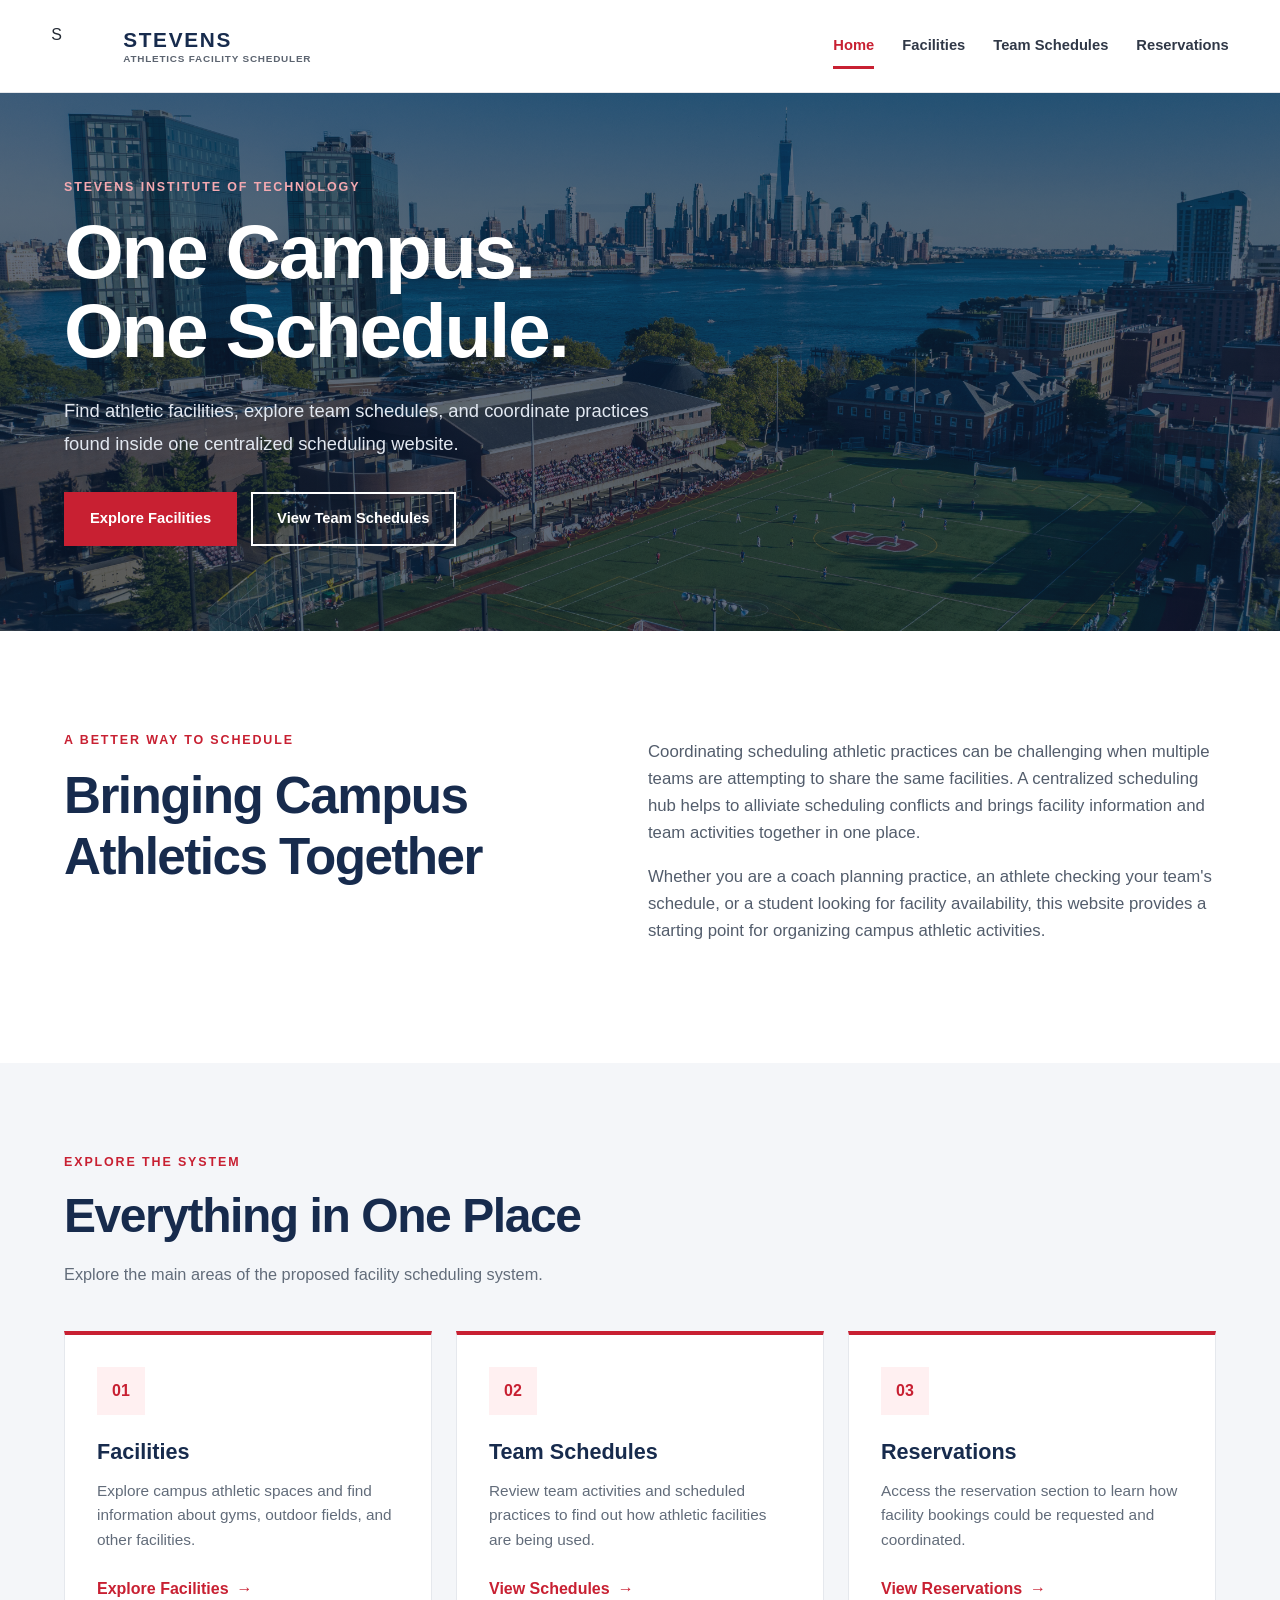
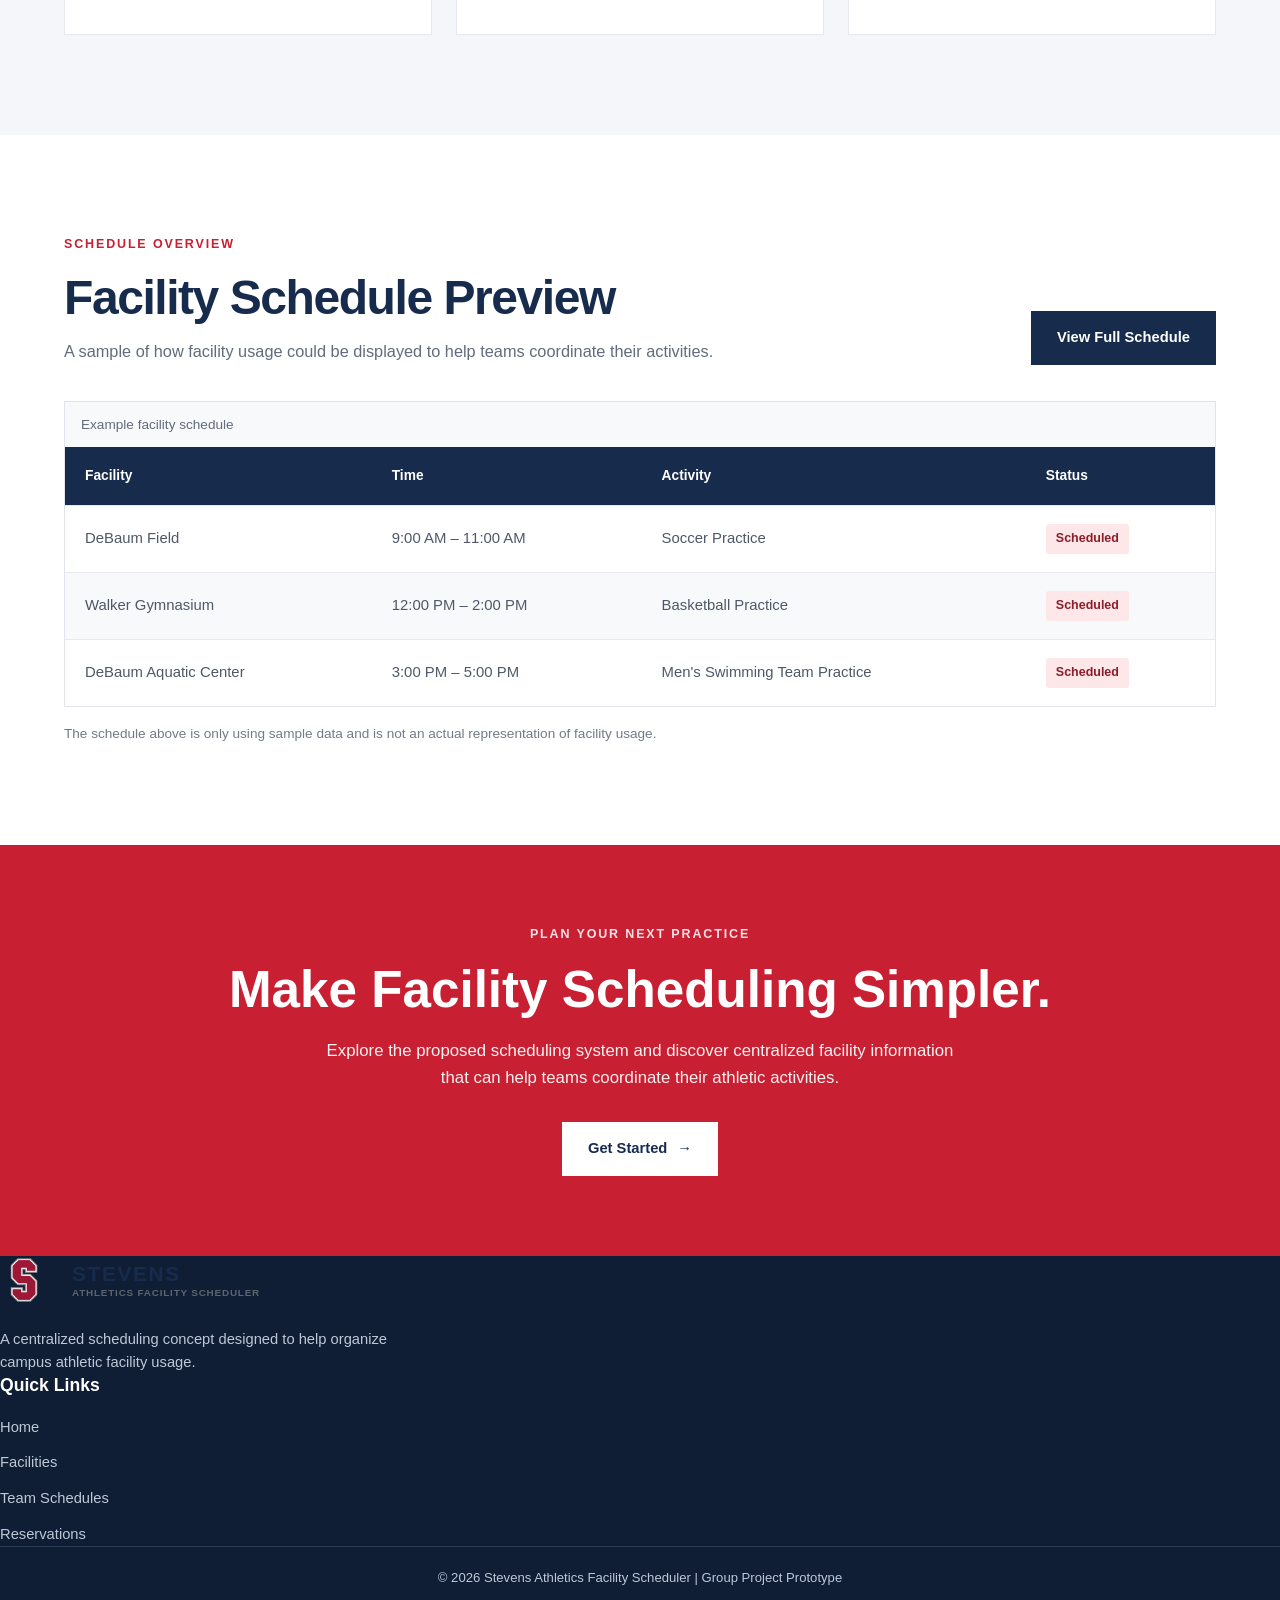
==== index.html @ 537bcee9 "Add files via upload" ====
<!DOCTYPE html>
<html lang="en">
<head>
    <meta charset="UTF-8">
    <meta name="viewport" content="width=device-width, initial-scale=1.0">
    <meta name="description" content="A centralized athletic facility scheduling system for Stevens students, athletes, and coaches.">
    <title>Stevens Athletics | Facility Scheduler</title>
    <link rel="stylesheet" href="style.css">
</head>

<body>

    <a href="#main-content" class="skip-link">Skip to main content</a>

    <!-- Header and Navigation -->
    <header class="site-header">
        <div class="header-container">

            <a href="index.html" class="logo">
                <span class="logo-mark">S</span>
                <span class="logo-text">
                    <strong>STEVENS</strong>
                    <span>ATHLETICS FACILITY SCHEDULER</span>
                </span>
            </a>

            <nav class="main-nav" aria-label="Main navigation">
                <a href="index.html" class="active">Home</a>
                <a href="facilities.html">Facilities</a>
                <a href="team-schedule.html">Team Schedules</a>
                <a href="reservations.html">Reservations</a>
            </nav>

        </div>
    </header>

    <main id="main-content">

        <!-- Hero Section -->
        <section class="hero">
            <div class="hero-content">

                <p class="eyebrow">STEVENS INSTITUTE OF TECHNOLOGY</p>

                <h1>One Campus.<br>One Schedule.</h1>

                <p class="hero-description">
                    Find athletic facilities, explore team schedules, and
                    coordinate practices found inside one centralized scheduling website.
                </p>

                <div class="hero-buttons">
                    <a href="facilities.html" class="button button-primary">
                        Explore Facilities
                    </a>

                    <a href="team-schedule.html" class="button button-outline">
                        View Team Schedules
                    </a>
                </div>

            </div>
        </section>

        <!-- Introduction Section -->
        <section class="intro-section section-container">

            <div class="intro-heading">
                <p class="eyebrow">A BETTER WAY TO SCHEDULE</p>
                <h2>Bringing Campus Athletics Together</h2>
            </div>

            <div class="intro-text">
                <p>
                    Coordinating scheduling athletic practices can be challenging when
                    multiple teams are attempting to share the same facilities. 
                    A centralized scheduling hub helps to alliviate scheduling conflicts and
                    brings facility information and team activities together in one place.
                </p>

                <p>
                    Whether you are a coach planning practice, an athlete
                    checking your team's schedule, or a student looking for
                    facility availability, this website provides a starting
                    point for organizing campus athletic activities.
                </p>
            </div>

        </section>

        <!-- Features Section -->
        <section class="features-section">
            <div class="section-container">

                <div class="section-heading">
                    <p class="eyebrow">EXPLORE THE SYSTEM</p>
                    <h2>Everything in One Place</h2>
                    <p>
                        Explore the main areas of the proposed facility
                        scheduling system.
                    </p>
                </div>

                <div class="feature-grid">

                    <article class="feature-card">
                        <span class="feature-number">01</span>

                        <h3>Facilities</h3>

                        <p>
                            Explore campus athletic spaces and find information
                            about gyms, outdoor fields, and other facilities.
                        </p>

                        <a href="facilities.html" class="text-link">
                            Explore Facilities <span aria-hidden="true">→</span>
                        </a>
                    </article>

                    <article class="feature-card">
                        <span class="feature-number">02</span>

                        <h3>Team Schedules</h3>

                        <p>
                            Review team activities and scheduled practices
                            to find out how athletic facilities are being used.
                        </p>

                        <a href="team-schedule.html" class="text-link">
                            View Schedules <span aria-hidden="true">→</span>
                        </a>
                    </article>

                    <article class="feature-card">
                        <span class="feature-number">03</span>

                        <h3>Reservations</h3>

                        <p>
                            Access the reservation section to learn how facility
                            bookings could be requested and coordinated.
                        </p>

                        <a href="reservations.html" class="text-link">
                            View Reservations <span aria-hidden="true">→</span>
                        </a>
                    </article>

                </div>

            </div>
        </section>

        <!-- Schedule Preview -->
        <section class="schedule-section section-container">

            <div class="schedule-heading">
                <div>
                    <p class="eyebrow">SCHEDULE OVERVIEW</p>
                    <h2>Facility Schedule Preview</h2>
                    <p>
                        A sample of how facility usage could be displayed
                        to help teams coordinate their activities.
                    </p>
                </div>

                <a href="team-schedule.html" class="button button-dark">
                    View Full Schedule
                </a>
            </div>

            <div class="table-wrapper">
                <table>
                    <caption>Example facility schedule</caption>

                    <thead>
                        <tr>
                            <th scope="col">Facility</th>
                            <th scope="col">Time</th>
                            <th scope="col">Activity</th>
                            <th scope="col">Status</th>
                        </tr>
                    </thead>

                    <tbody>
                        <tr>
                            <td>DeBaum Field</td>
                            <td>9:00 AM – 11:00 AM</td>
                            <td>Soccer Practice</td>
                            <td>
                                <span class="status status-booked">Scheduled</span>
                            </td>
                        </tr>

                        <tr>
                            <td>Walker Gymnasium</td>
                            <td>12:00 PM – 2:00 PM</td>
                            <td>Basketball Practice</td>
                            <td>
                                <span class="status status-booked">Scheduled</span>
                            </td>
                        </tr>

                        <tr>
                            <td>DeBaum Aquatic Center</td>
                            <td>3:00 PM – 5:00 PM</td>
                            <td>Men's Swimming Team Practice</td>
                            <td>
                                <span class="status status-booked">Scheduled</span>
                            </td>
                        </tr>
                    </tbody>
                </table>
            </div>

            <p class="schedule-note">
                The schedule above is only using sample data and is not
                an actual representation of facility usage.
            </p>

        </section>

        <!-- Call to Action -->
        <section class="cta-section">
            <div class="cta-content">

                <p class="eyebrow">PLAN YOUR NEXT PRACTICE</p>

                <h2>Make Facility Scheduling Simpler.</h2>

                <p>
                    Explore the proposed scheduling system and discover
                    centralized facility information that can help teams coordinate
                    their athletic activities.
                </p>

                <a href="facilities.html" class="button button-light">
                    Get Started <span aria-hidden="true">→</span>
                </a>

            </div>
        </section>

    </main>

    <!-- Footer -->
    <footer class="site-footer">

        <div class="footer-content">

            <div class="footer-brand">
                <a href="index.html" class="logo">
                    <img
                        class="logo-mark"
                        src="Steven%27s%20S%20Logo.png"
                        alt="Stevens S Logo"
                    >

                    <div class="logo-text">
                        <strong>STEVENS</strong>
                        <span>ATHLETICS FACILITY SCHEDULER</span>
                    </div>
                </a>

                <p>
                    A centralized scheduling concept designed to help organize
                    campus athletic facility usage.
                </p>
            </div>

            <div class="footer-links">
                <h2>Quick Links</h2>
                <a href="index.html">Home</a>
                <a href="facilities.html">Facilities</a>
                <a href="team-schedule.html">Team Schedules</a>
                <a href="reservations.html">Reservations</a>
            </div>

        </div>

        <div class="footer-bottom">
            <p>
                &copy; 2026 Stevens Athletics Facility Scheduler |
                Group Project Prototype
            </p>
        </div>

    </footer>

</body>
</html>
---- style.css ----
* {
    box-sizing: border-box;
}

html {
    scroll-behavior: smooth;
}

body {
    margin: 0;
    font-family: Arial, Helvetica, sans-serif;
    font-size: 16px;
    line-height: 1.6;
    color: #252b35;
    background-color: #ffffff;
}

a {
    color: inherit;
    text-decoration: none;
}

h1,
h2,
h3 {
    margin-top: 0;
    line-height: 1.2;
}

p {
    margin-top: 0;
}

a:focus-visible {
    outline: 3px solid #c82032;
    outline-offset: 4px;
}

.section-container {
    width: min(1180px, 90%);
    margin: 0 auto;
}

.eyebrow {
    margin-bottom: 14px;
    color: #c82032;
    font-size: 0.78rem;
    font-weight: 800;
    letter-spacing: 0.15em;
}

.skip-link {
    position: absolute;
    top: -100px;
    left: 16px;
    z-index: 1000;
    padding: 12px 18px;
    color: #ffffff;
    background-color: #c82032;
}

.skip-link:focus {
    top: 16px;
}


/* =========================
   Header and Navigation
   ========================= */

.site-header {
    position: relative;
    z-index: 10;
    background-color: #ffffff;
    border-bottom: 1px solid #e5e7eb;
}

.header-container {
    width: min(1320px, 92%);
    min-height: 92px;
    margin: 0 auto;
    display: flex;
    align-items: center;
    justify-content: space-between;
    gap: 30px;
}

.logo {
    display: flex;
    align-items: center;
    text-decoration: none;
    gap: 24px;
}

.logo img,
.logo-mark {
    display: block;
    width: 48px;
    height: 48px;
    min-width: 48px;
    object-fit: contain;
    flex-shrink: 0;
}

.logo-text {
    display: flex;
    flex-direction: column;
    line-height: 1.3;
}

.logo-text strong {
    color: #172b4d;
    font-size: 1.3rem;
    letter-spacing: 0.08em;
}

.logo-text span {
    color: #5c6470;
    font-size: 0.62rem;
    font-weight: bold;
    letter-spacing: 0.08em;
}

.main-nav {
    display: flex;
    align-items: center;
    justify-content: flex-end;
    gap: 28px;
}

.main-nav a {
    position: relative;
    padding: 34px 0;
    color: #303847;
    font-size: 0.92rem;
    font-weight: 600;
    transition: color 0.2s ease;
}

.main-nav a:hover,
.main-nav a.active {
    color: #c82032;
}

.main-nav a.active::after {
    position: absolute;
    right: 0;
    bottom: 23px;
    left: 0;
    height: 3px;
    background-color: #c82032;
    content: "";
}


/* 
   =========================
   Hero Section
   ========================= */

.hero {
    position: relative;
    min-height: 520px;
    overflow: hidden;
    display: flex;
    align-items: center;
    color: #ffffff;
    background-image:
        linear-gradient(
            rgba(12, 29, 55, 0.65),
            rgba(12, 29, 55, 0.65)
        ),
        url("stevens%20atheletics%20field.jpg");

    background-size: cover;
    background-position: center;
    background-repeat: no-repeat;
}

.hero-content {
    position: relative;
    z-index: 2;
    width: min(1180px, 90%);
    margin: 0 auto;
    padding: 85px 0;
}

.hero .eyebrow {
    color: #f4a9b1;
}

.hero h1 {
    max-width: 750px;
    margin-bottom: 24px;
    font-size: clamp(3rem, 6vw, 5.5rem);
    font-weight: 800;
    line-height: 1.03;
    letter-spacing: -0.03em;
}

.hero-description {
    max-width: 620px;
    margin-bottom: 32px;
    color: #e1e7f0;
    font-size: 1.15rem;
    line-height: 1.8;
}

.hero-buttons {
    display: flex;
    flex-wrap: wrap;
    gap: 14px;
}


/* =========================
   Buttons
   ========================= */

.button {
    display: inline-flex;
    min-height: 48px;
    align-items: center;
    justify-content: center;
    gap: 10px;
    padding: 13px 24px;
    border: 2px solid transparent;
    font-size: 0.92rem;
    font-weight: 700;
    text-align: center;
    transition:
        background-color 0.2s ease,
        color 0.2s ease,
        border-color 0.2s ease,
        transform 0.2s ease;
}

.button:hover {
    transform: translateY(-2px);
}

.button-primary {
    color: #ffffff;
    background-color: #c82032;
}

.button-primary:hover {
    background-color: #a91929;
}

.button-outline {
    color: #ffffff;
    border-color: #ffffff;
    background-color: transparent;
}

.button-outline:hover {
    color: #172b4d;
    background-color: #ffffff;
}

.button-dark {
    flex-shrink: 0;
    color: #ffffff;
    background-color: #172b4d;
}

.button-dark:hover {
    background-color: #263e64;
}

.button-light {
    color: #172b4d;
    background-color: #ffffff;
}

.button-light:hover {
    color: #c82032;
    background-color: #f6f6f6;
}


/* =========================
   Introduction Section
   ========================= */

.intro-section {
    display: grid;
    grid-template-columns: 1fr 1.15fr;
    align-items: start;
    gap: 90px;
    padding-top: 100px;
    padding-bottom: 100px;
}

.intro-heading h2 {
    margin-bottom: 0;
    color: #172b4d;
    font-size: clamp(2.2rem, 4vw, 3.4rem);
    letter-spacing: -0.03em;
}

.intro-text {
    padding-top: 8px;
    color: #535d6c;
    font-size: 1.05rem;
}

.intro-text p {
    margin-bottom: 18px;
}


/* =========================
   Features Section
   ========================= */

.features-section {
    padding: 90px 0 100px;
    background-color: #f4f6f9;
}

.section-heading {
    max-width: 760px;
    margin-bottom: 44px;
}

.section-heading h2,
.schedule-heading h2 {
    margin-bottom: 16px;
    color: #172b4d;
    font-size: clamp(2rem, 4vw, 3rem);
    letter-spacing: -0.03em;
}

.section-heading > p:last-child,
.schedule-heading > div > p:last-child {
    margin-bottom: 0;
    color: #626c7a;
    font-size: 1.02rem;
}

.feature-grid {
    display: grid;
    grid-template-columns: repeat(3, minmax(0, 1fr));
    gap: 24px;
}

.feature-card {
    min-height: 300px;
    padding: 32px;
    background-color: #ffffff;
    border: 1px solid #e5e8ed;
    border-top: 4px solid #c82032;
    transition:
        transform 0.2s ease,
        box-shadow 0.2s ease;
}

.feature-card:hover {
    transform: translateY(-5px);
    box-shadow: 0 12px 30px rgba(23, 43, 77, 0.1);
}

.feature-number {
    display: flex;
    width: 48px;
    height: 48px;
    align-items: center;
    justify-content: center;
    margin-bottom: 24px;
    color: #c82032;
    background-color: #fff0f1;
    font-size: 1rem;
    font-weight: 800;
}

.feature-card h3 {
    margin-bottom: 14px;
    color: #172b4d;
    font-size: 1.35rem;
}

.feature-card p {
    margin-bottom: 24px;
    color: #626c7a;
    font-size: 0.96rem;
}

.text-link {
    display: inline-flex;
    align-items: center;
    gap: 8px;
    color: #c82032;
    font-weight: 700;
}

.text-link:hover {
    color: #921a27;
}

.text-link span {
    transition: transform 0.2s ease;
}

.text-link:hover span {
    transform: translateX(4px);
}


/* =========================
   Schedule Preview
   ========================= */

.schedule-section {
    padding-top: 100px;
    padding-bottom: 100px;
}

.schedule-heading {
    display: flex;
    align-items: flex-end;
    justify-content: space-between;
    gap: 30px;
    margin-bottom: 36px;
}

.schedule-heading > div {
    max-width: 720px;
}

.schedule-heading h2 {
    margin-bottom: 12px;
}

.table-wrapper {
    width: 100%;
    overflow-x: auto;
    border: 1px solid #e1e5eb;
}

table {
    width: 100%;
    border-collapse: collapse;
    text-align: left;
}

caption {
    padding: 12px 16px;
    color: #626c7a;
    background-color: #f8f9fb;
    font-size: 0.85rem;
    text-align: left;
}

thead {
    color: #ffffff;
    background-color: #172b4d;
}

th,
td {
    padding: 18px 20px;
    border-bottom: 1px solid #e7e9ee;
    white-space: nowrap;
}

th {
    font-size: 0.86rem;
    font-weight: 700;
}

td {
    color: #4e5867;
    font-size: 0.93rem;
}

tbody tr:nth-child(even) {
    background-color: #f8f9fb;
}

tbody tr:hover {
    background-color: #fff4f5;
}

tbody tr:last-child td {
    border-bottom: none;
}

.status {
    display: inline-block;
    padding: 5px 10px;
    border-radius: 3px;
    font-size: 0.78rem;
    font-weight: 700;
}

.status-booked {
    color: #8c1d2a;
    background-color: #fde7e9;
}

.schedule-note {
    margin-top: 16px;
    margin-bottom: 0;
    color: #727b87;
    font-size: 0.85rem;
}


/* =========================
   Call to Action
   ========================= */

.cta-section {
    padding: 80px 5%;
    color: #ffffff;
    background-color: #c82032;
}

.cta-content {
    width: min(900px, 100%);
    margin: 0 auto;
    text-align: center;
}

.cta-section .eyebrow {
    color: #ffe0e3;
}

.cta-section h2 {
    margin-bottom: 18px;
    font-size: clamp(2.2rem, 4vw, 3.5rem);
}

.cta-section p:not(.eyebrow) {
    max-width: 650px;
    margin: 0 auto 30px;
    color: #fff0f1;
    font-size: 1.05rem;
}


/* =========================
   Footer
   ========================= */

.site-footer {
    color: #ffffff;
    background-color: #101e35;
}

.footer-container {
    display: grid;
    grid-template-columns: 2fr 1fr;
    gap: 60px;
    width: min(1180px, 90%);
    margin: 0 auto;
    padding: 60px 0;
}

.footer-logo .logo-text strong {
    color: #ffffff;
}

.footer-logo .logo-text span {
    color: #bdc7d6;
}

.footer-brand > p {
    max-width: 400px;
    margin-top: 24px;
    margin-bottom: 0;
    color: #bdc7d6;
    font-size: 0.92rem;
}

.footer-links {
    display: flex;
    flex-direction: column;
    align-items: flex-start;
    gap: 12px;
}

.footer-links h2 {
    margin-bottom: 8px;
    font-size: 1.1rem;
}

.footer-links a {
    color: #bdc7d6;
    font-size: 0.92rem;
    transition: color 0.2s ease;
}

.footer-links a:hover {
    color: #ffffff;
}

.footer-bottom {
    padding: 20px 5%;
    border-top: 1px solid #2a3850;
    text-align: center;
}

.footer-bottom p {
    margin-bottom: 0;
    color: #bdc7d6;
    font-size: 0.82rem;
}


/* =========================
   Tablet Layout
   ========================= */

@media (max-width: 900px) {
    .header-container {
        flex-direction: column;
        align-items: flex-start;
        justify-content: center;
        gap: 10px;
        padding-top: 18px;
    }

    .main-nav {
        width: 100%;
        flex-wrap: wrap;
        justify-content: flex-start;
        gap: 24px;
    }

    .main-nav a {
        padding: 12px 0 18px;
    }

    .main-nav a.active::after {
        bottom: 8px;
    }

    .hero {
        min-height: 470px;
    }

    .intro-section {
        grid-template-columns: 1fr 1fr;
        gap: 40px;
        padding-top: 75px;
        padding-bottom: 75px;
    }

    .feature-grid {
        grid-template-columns: repeat(2, minmax(0, 1fr));
    }

    .feature-card:last-child {
        grid-column: 1 / -1;
    }

    .schedule-heading {
        align-items: flex-start;
        flex-direction: column;
    }

    .footer-container {
        gap: 35px;
    }
}


/* =========================
   Mobile Layout
   ========================= */

@media (max-width: 600px) {
    body {
        font-size: 15px;
    }

    .header-container,
    .section-container {
        width: 90%;
    }

    .logo-mark {
        width: 42px;
        height: 42px;
        font-size: 1.7rem;
    }

    .logo-text strong {
        font-size: 1.1rem;
    }

    .logo-text span {
        font-size: 0.54rem;
    }

    .main-nav {
        gap: 10px 20px;
    }

    .main-nav a {
        font-size: 0.85rem;
    }

    .hero {
        min-height: auto;
    }

    .hero-content {
        width: 90%;
        padding: 75px 0;
    }

    .hero h1 {
        font-size: clamp(2.8rem, 12vw, 4rem);
    }

    .hero-description {
        font-size: 1rem;
    }

    .hero-buttons {
        align-items: stretch;
        flex-direction: column;
    }

    .hero-buttons .button {
        width: 100%;
    }

    .intro-section {
        grid-template-columns: 1fr;
        gap: 24px;
        padding-top: 65px;
        padding-bottom: 65px;
    }

    .features-section {
        padding: 65px 0;
    }

    .section-heading {
        margin-bottom: 30px;
    }

    .feature-grid {
        grid-template-columns: 1fr;
        gap: 18px;
    }

    .feature-card,
    .feature-card:last-child {
        grid-column: auto;
        min-height: auto;
        padding: 26px;
    }

    .schedule-section {
        padding-top: 65px;
        padding-bottom: 65px;
    }

    .schedule-heading {
        gap: 20px;
    }

    .schedule-heading .button {
        width: 100%;
    }

    th,
    td {
        padding: 14px;
    }

    .cta-section {
        padding: 65px 5%;
    }

    .footer-container {
        grid-template-columns: 1fr;
        gap: 35px;
        padding: 45px 0;
    }

    .footer-bottom {
        padding: 18px 5%;
    }
}
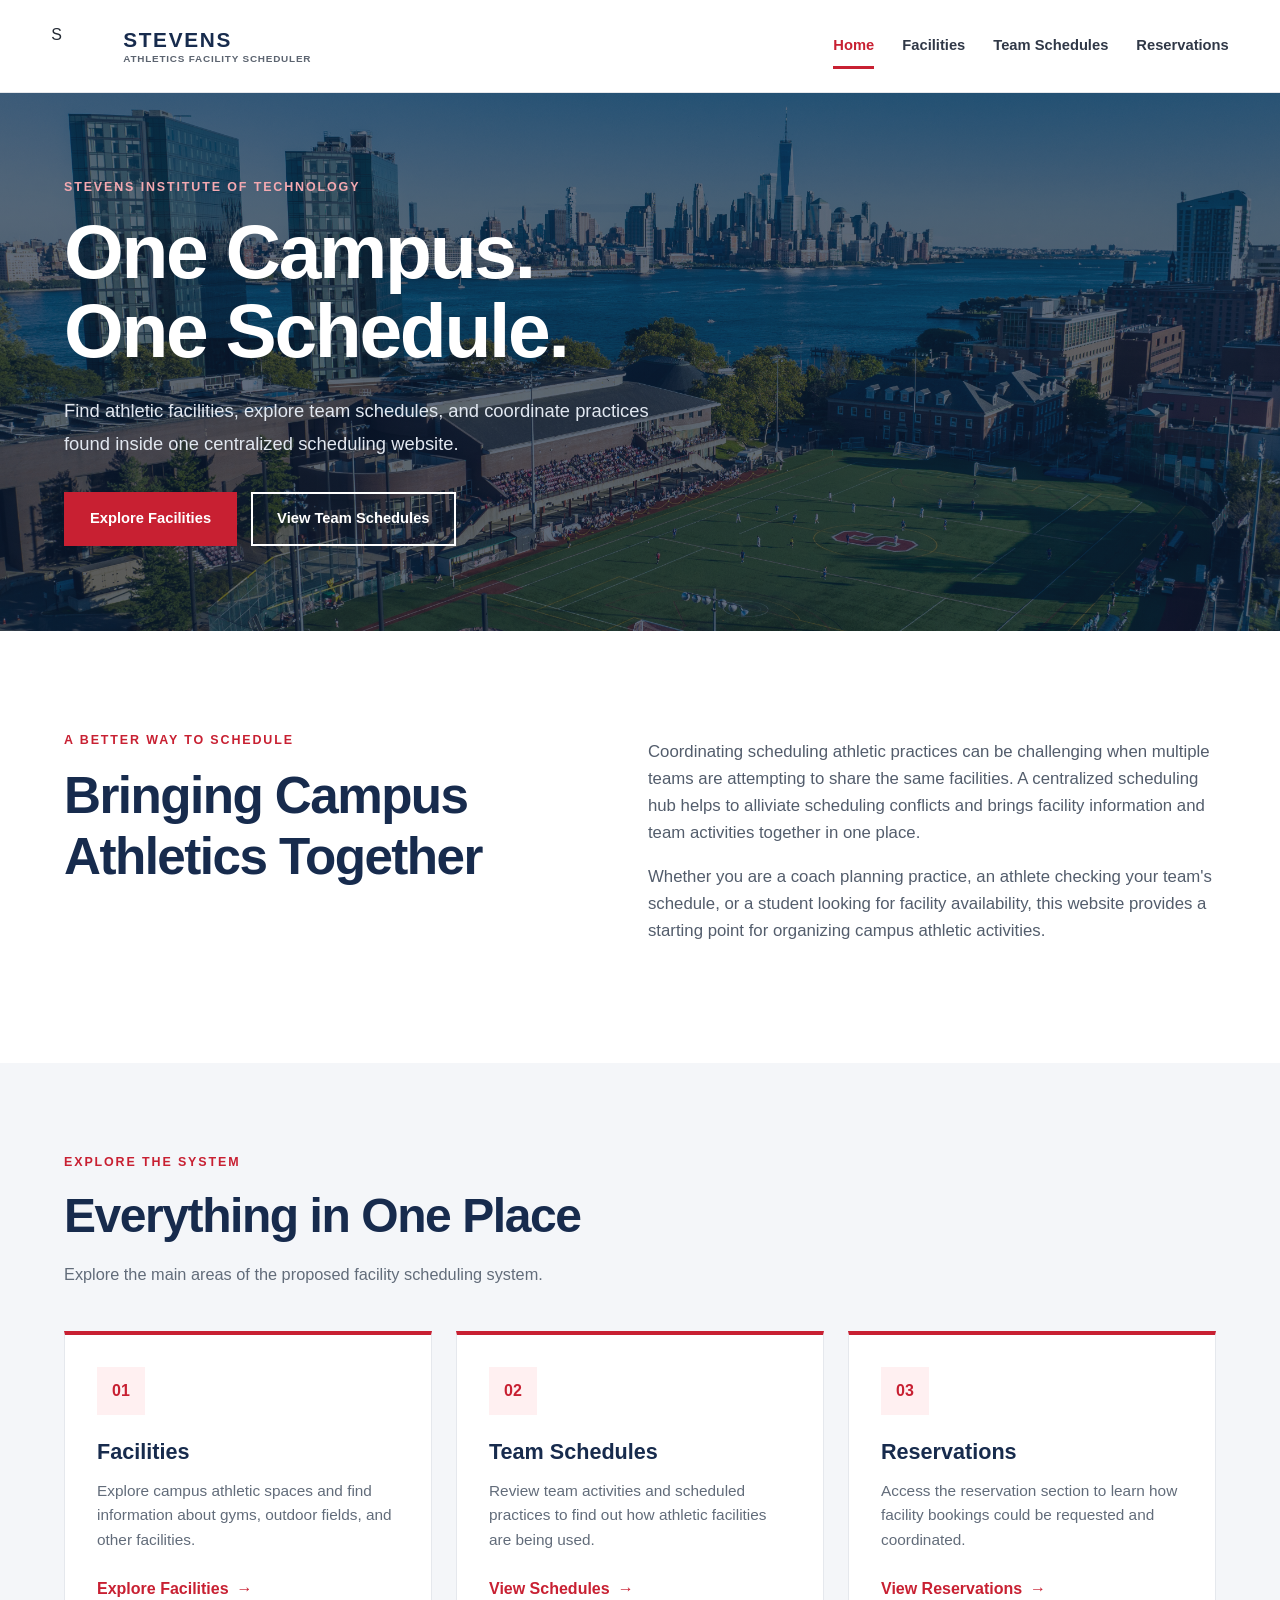
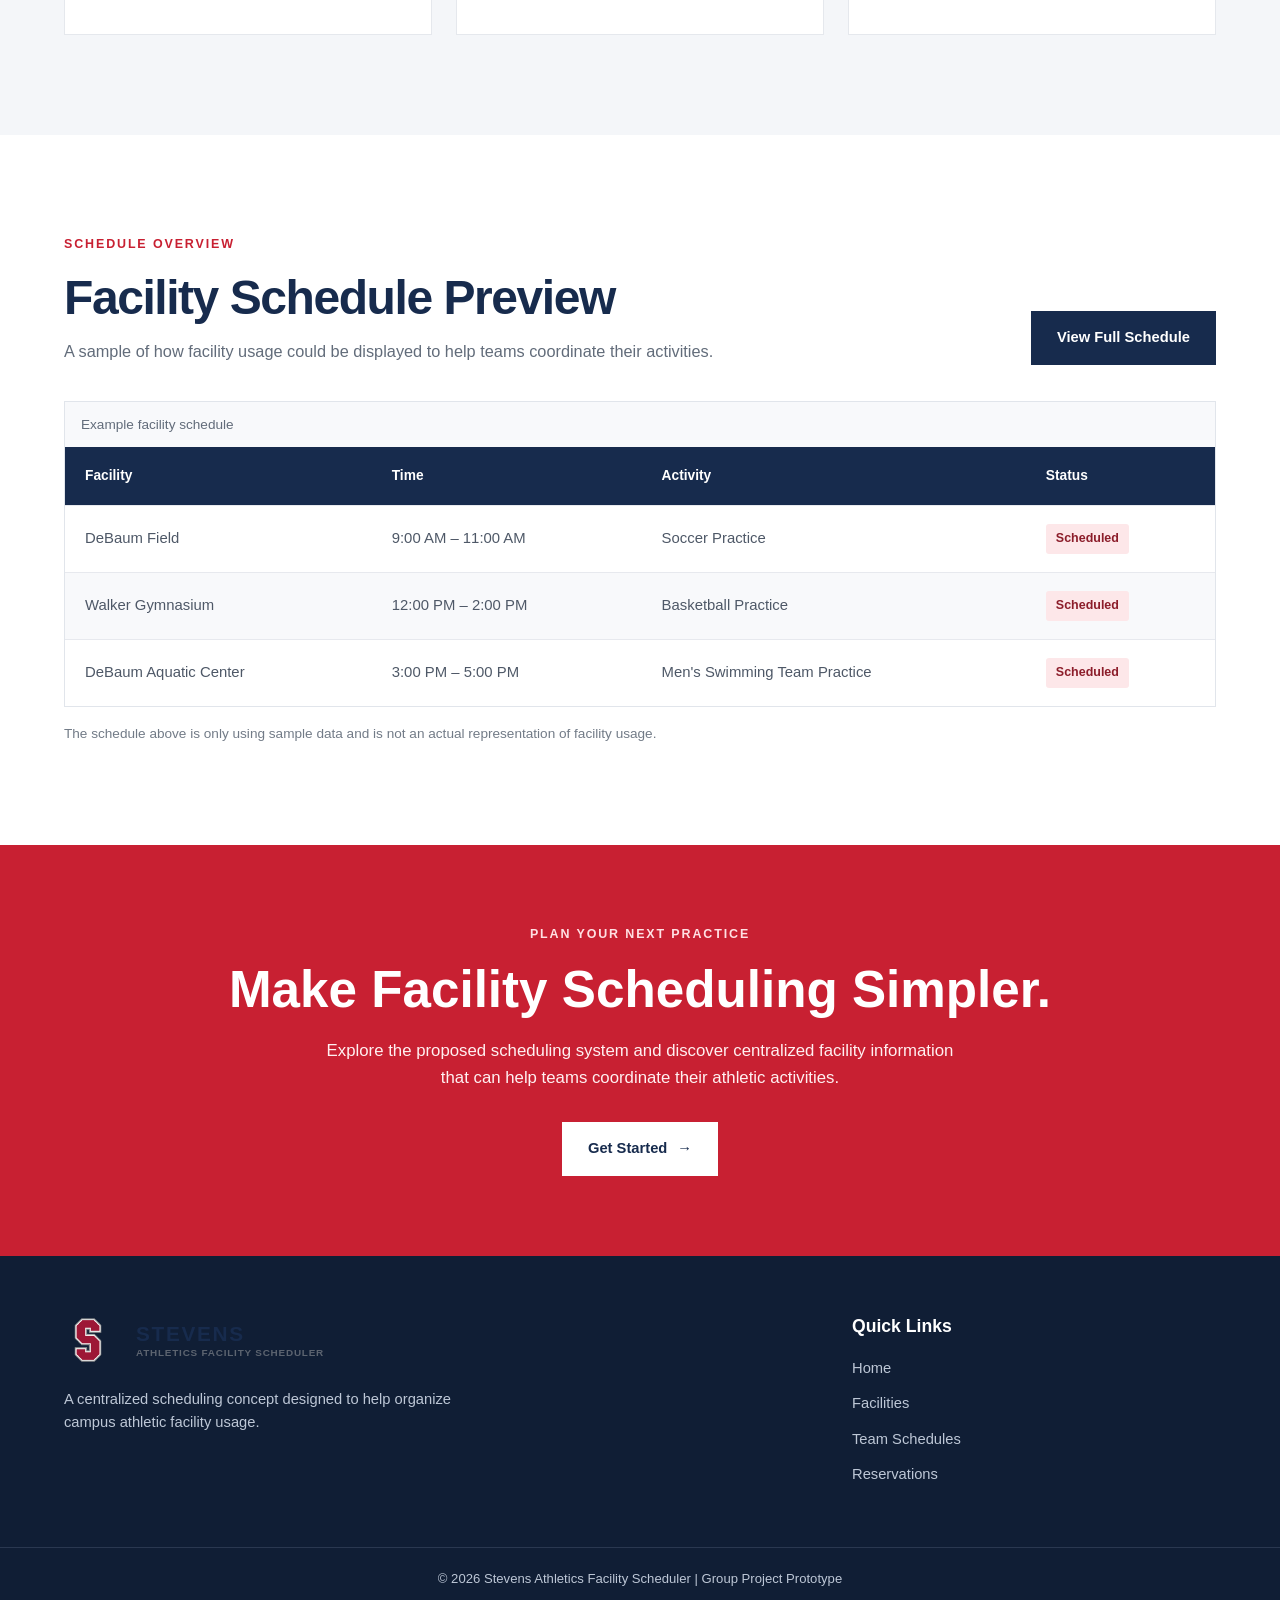
==== commit 9fa71b38: "Add files via upload" ====
--- a/index.html
+++ b/index.html
@@ -248,7 +248,7 @@
     <!-- Footer -->
     <footer class="site-footer">
 
-        <div class="footer-content">
+        <div class="footer-container">
 
             <div class="footer-brand">
                 <a href="index.html" class="logo">
@@ -258,10 +258,10 @@
                         alt="Stevens S Logo"
                     >
 
-                    <div class="logo-text">
+                    <span class="logo-text">
                         <strong>STEVENS</strong>
                         <span>ATHLETICS FACILITY SCHEDULER</span>
-                    </div>
+                    </span>
                 </a>
 
                 <p>
--- a/style.css
+++ b/style.css
@@ -94,10 +94,8 @@
 
 .logo img,
 .logo-mark {
-    display: block;
     width: 48px;
     height: 48px;
-    min-width: 48px;
     object-fit: contain;
     flex-shrink: 0;
 }
@@ -559,13 +557,45 @@
     padding: 60px 0;
 }
 
+/* Footer Logo */
+
+.footer-logo {
+    display: flex;
+    align-items: center;
+    gap: 24px;
+    text-decoration: none;
+}
+
+.footer-logo img,
+.footer-logo .logo-mark {
+    display: block;
+    width: 48px;
+    height: 48px;
+    min-width: 48px;
+    object-fit: contain;
+    flex-shrink: 0;
+}
+
+.footer-logo .logo-text {
+    display: flex;
+    flex-direction: column;
+    line-height: 1.3;
+}
+
 .footer-logo .logo-text strong {
     color: #ffffff;
+    font-size: 1.3rem;
+    letter-spacing: 0.08em;
 }
 
 .footer-logo .logo-text span {
     color: #bdc7d6;
-}
+    font-size: 0.62rem;
+    font-weight: bold;
+    letter-spacing: 0.08em;
+}
+
+/* Footer Description */
 
 .footer-brand > p {
     max-width: 400px;
@@ -575,6 +605,8 @@
     font-size: 0.92rem;
 }
 
+/* Footer Links */
+
 .footer-links {
     display: flex;
     flex-direction: column;
@@ -596,6 +628,8 @@
 .footer-links a:hover {
     color: #ffffff;
 }
+
+/* Footer Copyright */
 
 .footer-bottom {
     padding: 20px 5%;
@@ -788,4 +822,10 @@
     .footer-bottom {
         padding: 18px 5%;
     }
+    .footer-logo img {
+        width: 48px !important;
+        height: 48px !important;
+        min-width: 48px !important;
+        max-width: none !important;
+    }
 }
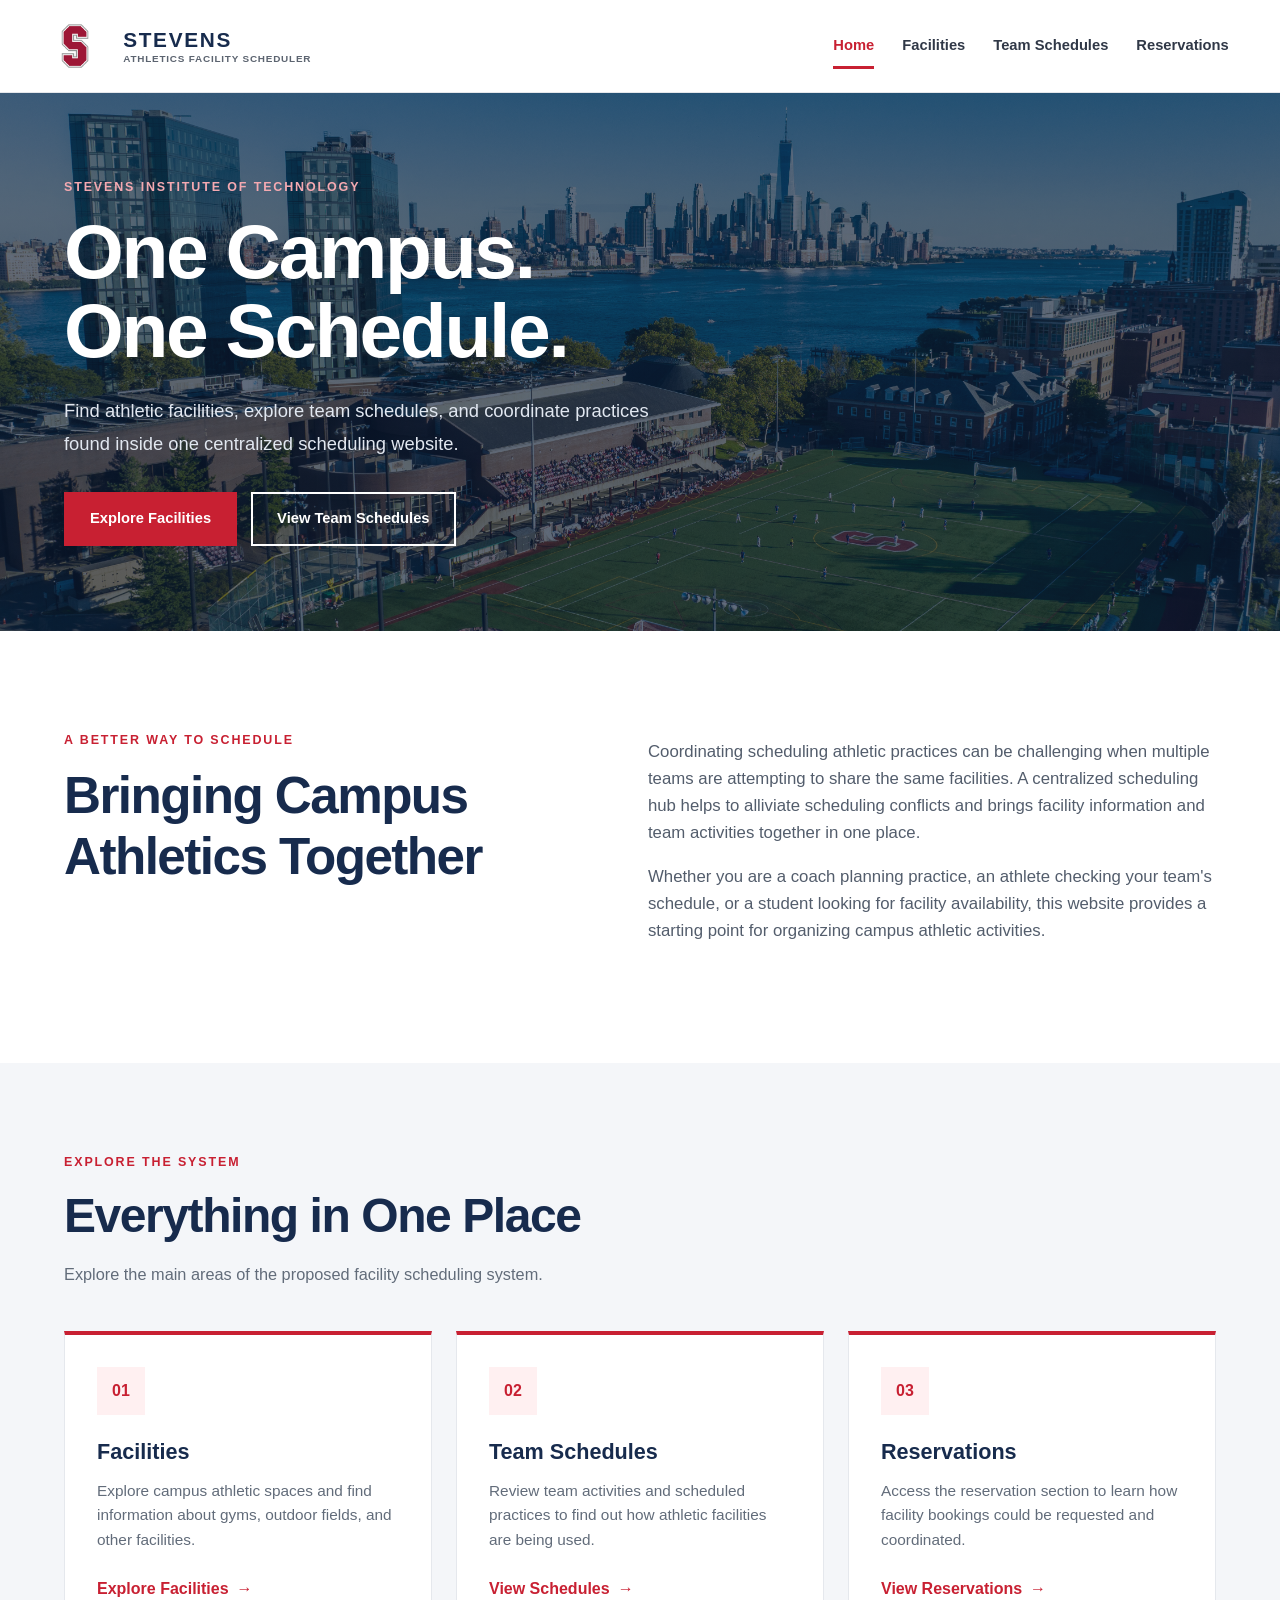
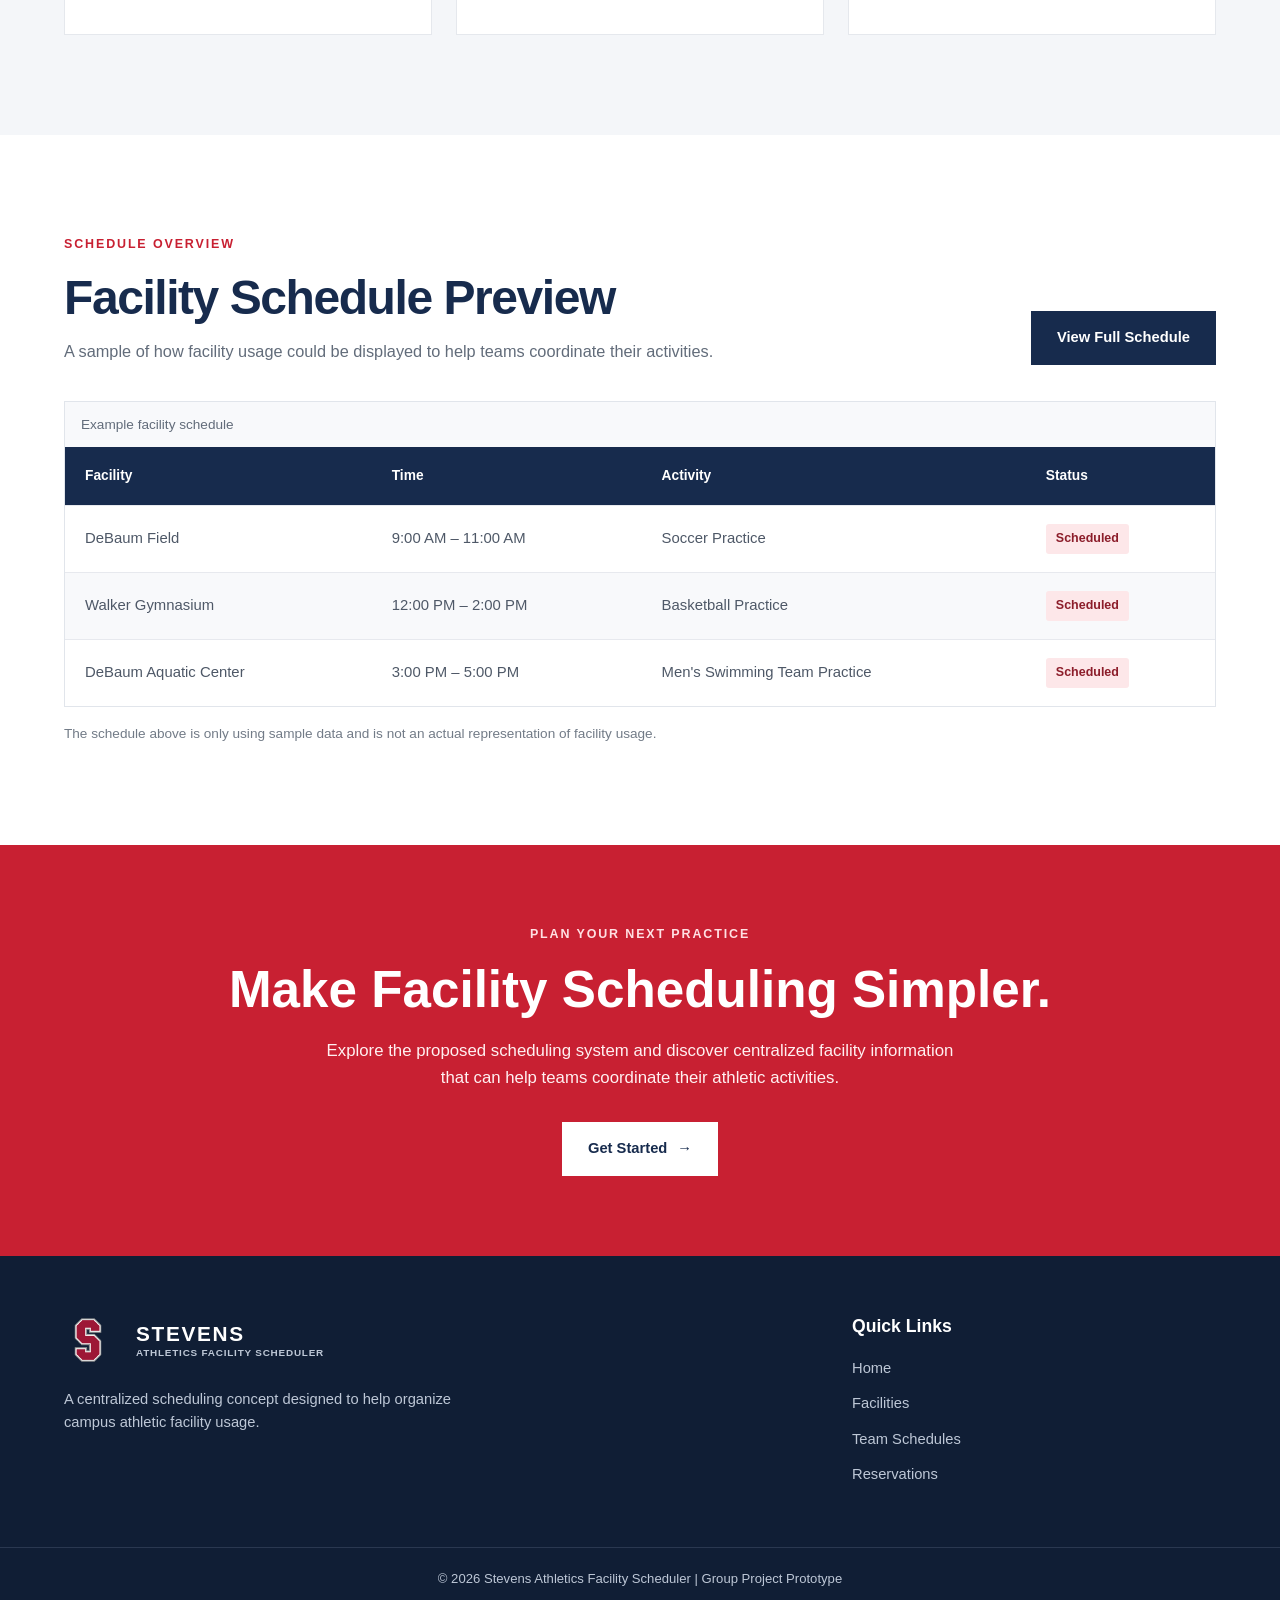
==== commit 753760fb: "Add files via upload" ====
--- a/index.html
+++ b/index.html
@@ -17,7 +17,12 @@
         <div class="header-container">
 
             <a href="index.html" class="logo">
-                <span class="logo-mark">S</span>
+                <img
+                    class="logo-mark"
+                    src="Steven%27s%20S%20Logo.png"
+                    alt="Stevens S Logo"
+                >
+
                 <span class="logo-text">
                     <strong>STEVENS</strong>
                     <span>ATHLETICS FACILITY SCHEDULER</span>
@@ -248,46 +253,46 @@
     <!-- Footer -->
     <footer class="site-footer">
 
-        <div class="footer-container">
-
-            <div class="footer-brand">
-                <a href="index.html" class="logo">
-                    <img
-                        class="logo-mark"
-                        src="Steven%27s%20S%20Logo.png"
-                        alt="Stevens S Logo"
-                    >
-
-                    <span class="logo-text">
-                        <strong>STEVENS</strong>
-                        <span>ATHLETICS FACILITY SCHEDULER</span>
-                    </span>
-                </a>
-
-                <p>
-                    A centralized scheduling concept designed to help organize
-                    campus athletic facility usage.
-                </p>
-            </div>
-
-            <div class="footer-links">
-                <h2>Quick Links</h2>
-                <a href="index.html">Home</a>
-                <a href="facilities.html">Facilities</a>
-                <a href="team-schedule.html">Team Schedules</a>
-                <a href="reservations.html">Reservations</a>
-            </div>
-
-        </div>
-
-        <div class="footer-bottom">
+    <div class="footer-container">
+
+        <div class="footer-brand">
+            <a href="index.html" class="logo footer-logo">
+                <img
+                    class="logo-mark"
+                    src="Steven%27s%20S%20Logo.png"
+                    alt="Stevens S Logo"
+                >
+
+                <div class="logo-text">
+                    <strong>STEVENS</strong>
+                    <span>ATHLETICS FACILITY SCHEDULER</span>
+                </div>
+            </a>
+
             <p>
-                &copy; 2026 Stevens Athletics Facility Scheduler |
-                Group Project Prototype
+                A centralized scheduling concept designed to help organize
+                campus athletic facility usage.
             </p>
         </div>
 
-    </footer>
+        <div class="footer-links">
+            <h2>Quick Links</h2>
+            <a href="index.html">Home</a>
+            <a href="facilities.html">Facilities</a>
+            <a href="schedule.html">Team Schedules</a>
+            <a href="reservation.html">Reservations</a>
+        </div>
+
+    </div>
+
+    <div class="footer-bottom">
+        <p>
+            &copy; 2026 Stevens Athletics Facility Scheduler |
+            Group Project Prototype
+        </p>
+    </div>
+
+</footer>
 
 </body>
 </html>
